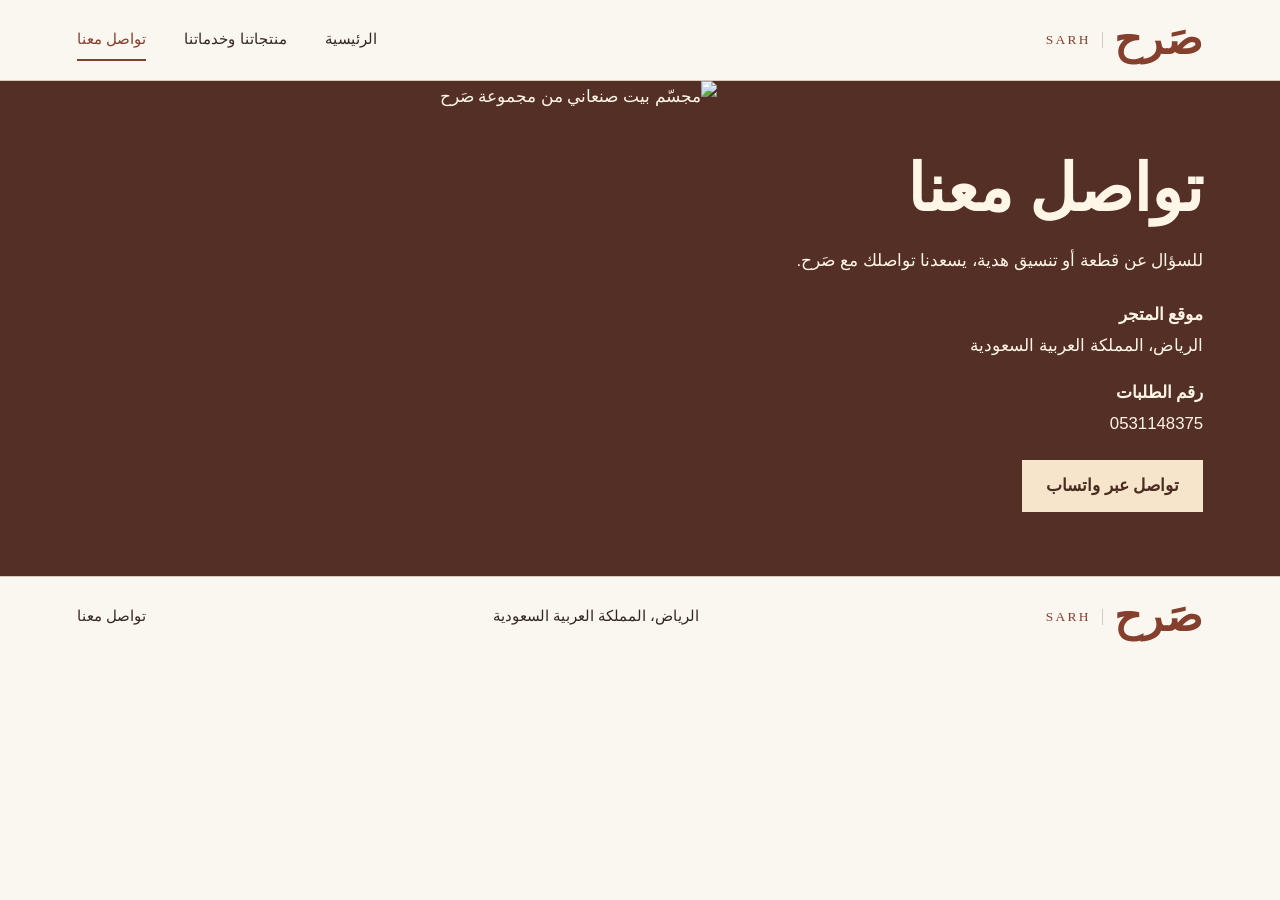
==== contact.html @ 7d95e6a8 "Add files via upload" ====
<!doctype html>
<html lang="ar" dir="rtl">
<head><meta charset="utf-8"><meta name="viewport" content="width=device-width, initial-scale=1"><title>تواصل معنا | صَرح Sarh</title><link rel="stylesheet" href="style.css"></head>
<body><header><a class="brand" href="index.html" aria-label="صَرح، الرئيسية"><strong>صَرح</strong><small lang="en">SARH</small></a><nav aria-label="التنقّل الرئيسي"><a href="index.html">الرئيسية</a> <a href="products.html">منتجاتنا وخدماتنا</a> <a href="contact.html" aria-current="page">تواصل معنا</a></nav></header>
<main><section class="hero contact"><div class="copy"><h1>تواصل معنا</h1><p>للسؤال عن قطعة أو تنسيق هدية، يسعدنا تواصلك مع صَرح.</p><dl><dt>موقع المتجر</dt><dd>الرياض، المملكة العربية السعودية</dd><dt>رقم الطلبات</dt><dd><a href="tel:+966531148375"><bdi>0531148375</bdi></a></dd></dl><a class="button" href="https://wa.me/966531148375?text=%D8%A7%D9%84%D8%B3%D9%84%D8%A7%D9%85%20%D8%B9%D9%84%D9%8A%D9%83%D9%85%D8%8C%20%D8%A3%D9%88%D8%AF%20%D8%A7%D9%84%D8%A7%D8%B3%D8%AA%D9%81%D8%B3%D8%A7%D8%B1%20%D8%B9%D9%86%20%D9%85%D9%86%D8%AA%D8%AC%D8%A7%D8%AA%20%D8%B5%D9%8E%D8%B1%D8%AD.">تواصل عبر واتساب</a></div><img src="assets/images/house.webp" alt="مجسّم بيت صنعاني من مجموعة صَرح"></section></main><footer><a class="brand" href="index.html" aria-label="صَرح، الرئيسية"><strong>صَرح</strong><small lang="en">SARH</small></a><span>الرياض، المملكة العربية السعودية</span><a href="contact.html">تواصل معنا</a></footer></body></html>
---- style.css ----
:root {--ink:#352821;--clay:#853f2d;--paper:#faf7f1;--rule:#d8cabc}
* {box-sizing:border-box}
body {margin:0;background:var(--paper);color:var(--ink);font:1.05rem/1.85 Tahoma,Arial,sans-serif}
a {color:inherit;text-decoration:none}
a:focus-visible {outline:3px solid #408d9e;outline-offset:4px}
header,footer,.sectionhead {display:flex;align-items:center;justify-content:space-between;gap:1rem}
header,footer {padding:1rem 6vw}
header {border-bottom:1px solid var(--rule)}
.brand {display:inline-flex;align-items:center;gap:.7rem;color:var(--clay)}
.brand strong {font: bold 2.7rem/1.1 'Traditional Arabic',Georgia,serif}
.brand small {border-inline-start:1px solid var(--rule);padding-inline-start:.7rem;letter-spacing:.18em;font:normal .84rem Georgia,serif;letter-spacing:.17em}
nav {display:flex;gap:clamp(.8rem,3vw,3rem);font-size:.96rem}
nav a {padding:.4rem 0;border-bottom:2px solid transparent}
nav a[aria-current],nav a:hover {color:var(--clay);border-color:var(--clay)}
.hero {display:grid;grid-template-columns:44% 56%;background:#542f25;color:#fff6e7}
.hero>img {width:100%;height:100%;min-height:28rem;object-fit:cover}
.copy {align-self:center;padding:clamp(2rem,5vw,5.5rem) 6vw}
.motif {font-size:1.25rem;color:#e2b68d}
h1,h2,h3 {font-family:'Traditional Arabic',Georgia,serif;margin:0;line-height:1.35}
h1 {font-size:clamp(3rem,5.1vw,5.8rem)}
h1 em {color:#efc79d;font-style:normal}
h2 {font-size:clamp(2.15rem,3.2vw,3.4rem)}
h3 {font-size:1.95rem}
p {margin:.8rem 0 1.4rem}
.copy p {max-width:32rem}
.button {display:inline-block;background:#f6e5ca;color:#492c22;padding:.65rem 1.5rem;font-weight:bold}
.button:hover {background:white}
.wrap {max-width:90rem;margin:auto;padding:3rem 6vw}
.sectionhead {margin-bottom:1.4rem}
.line {color:var(--clay);text-decoration:underline;text-underline-offset:.35rem}
.grid {display:grid;grid-template-columns:repeat(3,minmax(0,1fr));gap:2rem}
article img {width:100%;aspect-ratio:1.5;object-fit:cover;display:block;margin-bottom:.7rem}
article small {color:var(--clay)}
.services {border-top:1px solid var(--rule)}
dl {margin:1.3rem 0}
dt {font-weight:bold}
dd {margin:0 0 1rem}
footer {border-top:1px solid var(--rule);font-size:.92rem}
@media(max-width:700px){
 header {flex-wrap:wrap;justify-content:center;gap:.5rem 2rem}
 nav {gap:1rem}
 .hero {grid-template-columns:1fr}
 .hero>img {min-height:0;height:auto;aspect-ratio:1.6}
 .copy {padding:2rem 6vw}
 .grid {grid-template-columns:1fr;gap:2rem}
 .wrap {padding:2rem 6vw}
 footer {flex-wrap:wrap}
}
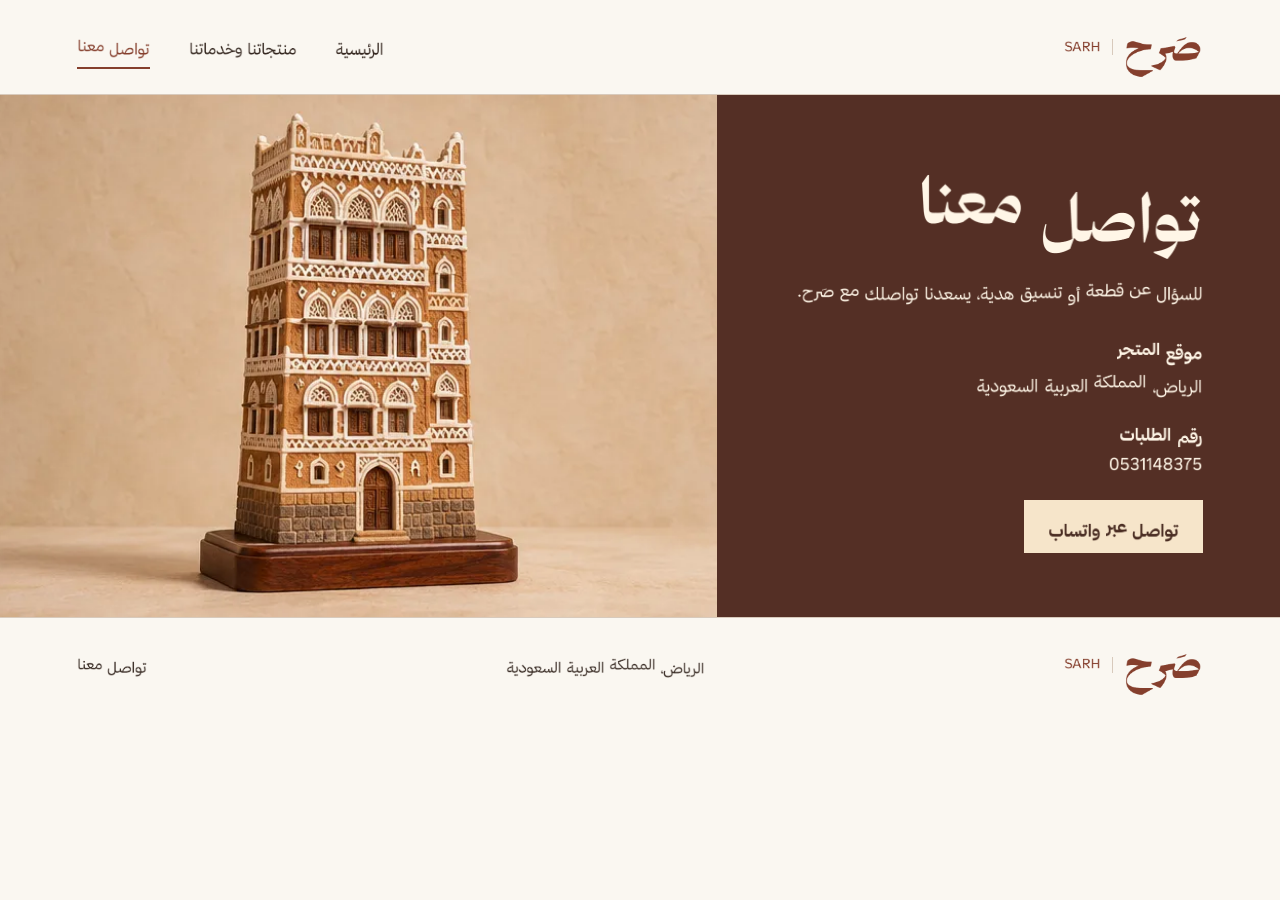
==== commit 2fb22552: "عرض نصوص صَرح بخط ثمانية على جميع الأجهزة" ====
--- a/contact.html
+++ b/contact.html
@@ -1,5 +1,5 @@
 <!doctype html>
-<html lang="ar" dir="rtl">
-<head><meta charset="utf-8"><meta name="viewport" content="width=device-width, initial-scale=1"><title>تواصل معنا | صَرح Sarh</title><link rel="stylesheet" href="style.css"></head>
-<body><header><a class="brand" href="index.html" aria-label="صَرح، الرئيسية"><strong>صَرح</strong><small lang="en">SARH</small></a><nav aria-label="التنقّل الرئيسي"><a href="index.html">الرئيسية</a> <a href="products.html">منتجاتنا وخدماتنا</a> <a href="contact.html" aria-current="page">تواصل معنا</a></nav></header>
-<main><section class="hero contact"><div class="copy"><h1>تواصل معنا</h1><p>للسؤال عن قطعة أو تنسيق هدية، يسعدنا تواصلك مع صَرح.</p><dl><dt>موقع المتجر</dt><dd>الرياض، المملكة العربية السعودية</dd><dt>رقم الطلبات</dt><dd><a href="tel:+966531148375"><bdi>0531148375</bdi></a></dd></dl><a class="button" href="https://wa.me/966531148375?text=%D8%A7%D9%84%D8%B3%D9%84%D8%A7%D9%85%20%D8%B9%D9%84%D9%8A%D9%83%D9%85%D8%8C%20%D8%A3%D9%88%D8%AF%20%D8%A7%D9%84%D8%A7%D8%B3%D8%AA%D9%81%D8%B3%D8%A7%D8%B1%20%D8%B9%D9%86%20%D9%85%D9%86%D8%AA%D8%AC%D8%A7%D8%AA%20%D8%B5%D9%8E%D8%B1%D8%AD.">تواصل عبر واتساب</a></div><img src="assets/images/house.webp" alt="مجسّم بيت صنعاني من مجموعة صَرح"></section></main><footer><a class="brand" href="index.html" aria-label="صَرح، الرئيسية"><strong>صَرح</strong><small lang="en">SARH</small></a><span>الرياض، المملكة العربية السعودية</span><a href="contact.html">تواصل معنا</a></footer></body></html>
+<html lang="ar" dir="rtl"><head><meta charset="utf-8"><meta name="viewport" content="width=device-width, initial-scale=1"><title>تواصل معنا | صَرح Sarh</title><link rel="stylesheet" href="style.css"><link rel="stylesheet" href="lettering.css"></head>
+<body><header><a class="brand" href="index.html" aria-label="صَرح، الرئيسية"><strong><span class="lettering thmanyahserifdisplay-Bold-635-64e-631-62d">صَرح</span></strong><small lang="en"><span class="lettering thmanyahsans-Regular-53-41-52-48">SARH</span></small></a><nav aria-label="التنقّل الرئيسي"><a href="index.html"><span class="lettering thmanyahsans-Regular-627-644-631-626-64a-633-64a-629">الرئيسية</span></a> <a href="products.html"><span class="lettering thmanyahsans-Regular-645-646-62a-62c-627-62a-646-627">منتجاتنا</span> <span class="lettering thmanyahsans-Regular-648-62e-62f-645-627-62a-646-627">وخدماتنا</span></a> <a href="contact.html" aria-current="page"><span class="lettering thmanyahsans-Regular-62a-648-627-635-644">تواصل</span> <span class="lettering thmanyahsans-Regular-645-639-646-627">معنا</span></a></nav></header>
+<main><section class="hero contact"><div class="copy"><h1><span class="lettering thmanyahserifdisplay-Bold-62a-648-627-635-644">تواصل</span> <span class="lettering thmanyahserifdisplay-Bold-645-639-646-627">معنا</span></h1><p><span class="lettering thmanyahsans-Regular-644-644-633-624-627-644">للسؤال</span> <span class="lettering thmanyahsans-Regular-639-646">عن</span> <span class="lettering thmanyahsans-Regular-642-637-639-629">قطعة</span> <span class="lettering thmanyahsans-Regular-623-648">أو</span> <span class="lettering thmanyahsans-Regular-62a-646-633-64a-642">تنسيق</span> <span class="lettering thmanyahsans-Regular-647-62f-64a-629-60c">هدية،</span> <span class="lettering thmanyahsans-Regular-64a-633-639-62f-646-627">يسعدنا</span> <span class="lettering thmanyahsans-Regular-62a-648-627-635-644-643">تواصلك</span> <span class="lettering thmanyahsans-Regular-645-639">مع</span> <span class="lettering thmanyahsans-Regular-635-64e-631-62d-2e">صَرح.</span></p><dl><dt><span class="lettering thmanyahsans-Bold-645-648-642-639">موقع</span> <span class="lettering thmanyahsans-Bold-627-644-645-62a-62c-631">المتجر</span></dt><dd><span class="lettering thmanyahsans-Regular-627-644-631-64a-627-636-60c">الرياض،</span> <span class="lettering thmanyahsans-Regular-627-644-645-645-644-643-629">المملكة</span> <span class="lettering thmanyahsans-Regular-627-644-639-631-628-64a-629">العربية</span> <span class="lettering thmanyahsans-Regular-627-644-633-639-648-62f-64a-629">السعودية</span></dd><dt><span class="lettering thmanyahsans-Bold-631-642-645">رقم</span> <span class="lettering thmanyahsans-Bold-627-644-637-644-628-627-62a">الطلبات</span></dt><dd><a href="tel:+966531148375"><bdi><span class="lettering thmanyahsans-Regular-30-35-33-31-31-34-38-33-37-35">0531148375</span></bdi></a></dd></dl><a class="button" href="https://wa.me/966531148375?text=%D8%A7%D9%84%D8%B3%D9%84%D8%A7%D9%85%20%D8%B9%D9%84%D9%8A%D9%83%D9%85%D8%8C%20%D8%A3%D9%88%D8%AF%20%D8%A7%D9%84%D8%A7%D8%B3%D8%AA%D9%81%D8%B3%D8%A7%D8%B1%20%D8%B9%D9%86%20%D9%85%D9%86%D8%AA%D8%AC%D8%A7%D8%AA%20%D8%B5%D9%8E%D8%B1%D8%AD."><span class="lettering thmanyahsans-Bold-62a-648-627-635-644">تواصل</span> <span class="lettering thmanyahsans-Bold-639-628-631">عبر</span> <span class="lettering thmanyahsans-Bold-648-627-62a-633-627-628">واتساب</span></a></div><img src="assets/images/house.webp" alt="مجسّم بيت صنعاني من مجموعة صَرح"></section></main><footer><a class="brand" href="index.html" aria-label="صَرح، الرئيسية"><strong><span class="lettering thmanyahserifdisplay-Bold-635-64e-631-62d">صَرح</span></strong><small lang="en"><span class="lettering thmanyahsans-Regular-53-41-52-48">SARH</span></small></a><span><span class="lettering thmanyahsans-Regular-627-644-631-64a-627-636-60c">الرياض،</span> <span class="lettering thmanyahsans-Regular-627-644-645-645-644-643-629">المملكة</span> <span class="lettering thmanyahsans-Regular-627-644-639-631-628-64a-629">العربية</span> <span class="lettering thmanyahsans-Regular-627-644-633-639-648-62f-64a-629">السعودية</span></span><a href="contact.html"><span class="lettering thmanyahsans-Regular-62a-648-627-635-644">تواصل</span> <span class="lettering thmanyahsans-Regular-645-639-646-627">معنا</span></a></footer>
+</body></html>
--- a/style.css
+++ b/style.css
@@ -1,14 +1,14 @@
 :root {--ink:#352821;--clay:#853f2d;--paper:#faf7f1;--rule:#d8cabc}
 * {box-sizing:border-box}
-body {margin:0;background:var(--paper);color:var(--ink);font:1.05rem/1.85 Tahoma,Arial,sans-serif}
+body {margin:0;background:var(--paper);color:var(--ink);font:1.05rem/1.85 "Thmanyah Sans",Tahoma,Arial,sans-serif}
 a {color:inherit;text-decoration:none}
 a:focus-visible {outline:3px solid #408d9e;outline-offset:4px}
 header,footer,.sectionhead {display:flex;align-items:center;justify-content:space-between;gap:1rem}
 header,footer {padding:1rem 6vw}
 header {border-bottom:1px solid var(--rule)}
 .brand {display:inline-flex;align-items:center;gap:.7rem;color:var(--clay)}
-.brand strong {font: bold 2.7rem/1.1 'Traditional Arabic',Georgia,serif}
-.brand small {border-inline-start:1px solid var(--rule);padding-inline-start:.7rem;letter-spacing:.18em;font:normal .84rem Georgia,serif;letter-spacing:.17em}
+.brand strong {font: bold 2.7rem/1.1 "Thmanyah Serif Display","Thmanyah Sans","Traditional Arabic",Georgia,serif}
+.brand small {border-inline-start:1px solid var(--rule);padding-inline-start:.7rem;letter-spacing:.18em;font:normal .84rem "Thmanyah Sans",Georgia,serif;letter-spacing:.17em}
 nav {display:flex;gap:clamp(.8rem,3vw,3rem);font-size:.96rem}
 nav a {padding:.4rem 0;border-bottom:2px solid transparent}
 nav a[aria-current],nav a:hover {color:var(--clay);border-color:var(--clay)}
@@ -16,7 +16,7 @@
 .hero>img {width:100%;height:100%;min-height:28rem;object-fit:cover}
 .copy {align-self:center;padding:clamp(2rem,5vw,5.5rem) 6vw}
 .motif {font-size:1.25rem;color:#e2b68d}
-h1,h2,h3 {font-family:'Traditional Arabic',Georgia,serif;margin:0;line-height:1.35}
+h1,h2,h3 {font-family:"Thmanyah Serif Display","Thmanyah Sans","Traditional Arabic",Georgia,serif;margin:0;line-height:1.35}
 h1 {font-size:clamp(3rem,5.1vw,5.8rem)}
 h1 em {color:#efc79d;font-style:normal}
 h2 {font-size:clamp(2.15rem,3.2vw,3.4rem)}
--- a/lettering.css
+++ b/lettering.css
@@ -0,0 +1,137 @@
+/* Fixed artwork from the store copy. The original text remains available to readers. */
+@supports (mask-image: linear-gradient(black,black)) {
+@media screen and (forced-colors:none), print {
+.lettering {position:relative;display:inline-block;width:var(--width);height:var(--height);vertical-align:var(--offset);line-height:1;white-space:nowrap;-webkit-text-fill-color:transparent}
+.lettering::after {content:"";position:absolute;inset:0;background:currentColor;mask:var(--ink-image) center/100% 100% no-repeat;pointer-events:none}
+}
+}
+.thmanyahserifdisplay-Bold-635-64e-631-62d{--width:1.8333333333333333em;--height:0.9848484848484849em;--offset:-0.4090909090909091em;--ink-image:url([data-uri])}
+.thmanyahsans-Regular-53-41-52-48{--width:2.7083333333333335em;--height:0.8055555555555556em;--offset:-0.05555555555555555em;--ink-image:url([data-uri])}
+.thmanyahsans-Regular-627-644-631-626-64a-633-64a-629{--width:3.2083333333333335em;--height:1.0694444444444444em;--offset:-0.2777777777777778em;--ink-image:url([data-uri])}
+.thmanyahsans-Regular-645-646-62a-62c-627-62a-646-627{--width:3.236111111111111em;--height:1.0833333333333333em;--offset:-0.2916666666666667em;--ink-image:url([data-uri])}
+.thmanyahsans-Regular-648-62e-62f-645-627-62a-646-627{--width:3.513888888888889em;--height:1.0416666666666667em;--offset:-0.25em;--ink-image:url([data-uri])}
+.thmanyahsans-Regular-62a-648-627-635-644{--width:2.7083333333333335em;--height:1.0833333333333333em;--offset:-0.2916666666666667em;--ink-image:url([data-uri])}
+.thmanyahsans-Regular-645-639-646-627{--width:1.8055555555555556em;--height:0.8472222222222222em;--offset:-0.05555555555555555em;--ink-image:url([data-uri])}
+.thmanyahserifdisplay-Bold-645-639-627-644-645{--width:2.227272727272727em;--height:1.106060606060606em;--offset:-0.32575757575757575em;--ink-image:url([data-uri])}
+.thmanyahserifdisplay-Bold-64a-645-646-64a-629{--width:2.022727272727273em;--height:1.0757575757575757em;--offset:-0.2727272727272727em;--ink-image:url([data-uri])}
+.thmanyahserifdisplay-Bold-628-62d-62c-645{--width:2.2803030303030303em;--height:0.8106060606060606em;--offset:-0.32575757575757575em;--ink-image:url([data-uri])}
+.thmanyahserifdisplay-Bold-627-644-647-62f-64a-629{--width:2.257575757575758em;--height:1.0757575757575757em;--offset:-0.2727272727272727em;--ink-image:url([data-uri])}
+.thmanyahsans-Regular-645-646{--width:1.3611111111111112em;--height:0.7777777777777778em;--offset:-0.2777777777777778em;--ink-image:url([data-uri])}
+.thmanyahsans-Regular-628-64a-648-62a{--width:2.0833333333333335em;--height:0.8333333333333334em;--offset:-0.2916666666666667em;--ink-image:url([data-uri])}
+.thmanyahsans-Regular-635-646-639-627-621{--width:2.625em;--height:0.875em;--offset:-0.08333333333333333em;--ink-image:url([data-uri])}
+.thmanyahsans-Regular-625-644-649{--width:1.0694444444444444em;--height:1.1111111111111112em;--offset:-0.3194444444444444em;--ink-image:url([data-uri])}
+.thmanyahsans-Regular-623-628-631-627-62c{--width:1.7916666666666667em;--height:1.3055555555555556em;--offset:-0.3611111111111111em;--ink-image:url([data-uri])}
+.thmanyahsans-Regular-634-628-627-645-60c{--width:2.25em;--height:1.1388888888888888em;--offset:-0.3472222222222222em;--ink-image:url([data-uri])}
+.thmanyahsans-Regular-627-643-62a-634-641{--width:3em;--height:0.8611111111111112em;--offset:-0.06944444444444445em;--ink-image:url([data-uri])}
+.thmanyahsans-Regular-645-62c-633-651-645-627-62a{--width:3.9166666666666665em;--height:1.0833333333333333em;--offset:-0.2916666666666667em;--ink-image:url([data-uri])}
+.thmanyahsans-Regular-648-642-637-639-64b-627{--width:2.513888888888889em;--height:1.1111111111111112em;--offset:-0.25em;--ink-image:url([data-uri])}
+.thmanyahsans-Regular-62d-631-641-64a-629{--width:2.361111111111111em;--height:1.1527777777777777em;--offset:-0.2777777777777778em;--ink-image:url([data-uri])}
+.thmanyahsans-Regular-62a-62d-645-644{--width:2.361111111111111em;--height:1em;--offset:-0.20833333333333334em;--ink-image:url([data-uri])}
+.thmanyahsans-Regular-62a-641-627-635-64a-644{--width:3.0972222222222223em;--height:1.0694444444444444em;--offset:-0.2777777777777778em;--ink-image:url([data-uri])}
+.thmanyahsans-Regular-627-644-64a-645-646{--width:2.2777777777777777em;--height:1.0694444444444444em;--offset:-0.2777777777777778em;--ink-image:url([data-uri])}
+.thmanyahsans-Regular-628-64a-62a-643-2e{--width:2.3194444444444446em;--height:1.0833333333333333em;--offset:-0.2916666666666667em;--ink-image:url([data-uri])}
+.thmanyahsans-Bold-627-633-62a-639-631-636{--width:3.75em;--height:1.1111111111111112em;--offset:-0.3055555555555556em;--ink-image:url([data-uri])}
+.thmanyahsans-Bold-627-644-645-62c-633-651-645-627-62a{--width:4.611111111111111em;--height:1.125em;--offset:-0.3194444444444444em;--ink-image:url([data-uri])}
+.thmanyahserifdisplay-Bold-645-62c-645-648-639-629{--width:3.303030303030303em;--height:1.0984848484848484em;--offset:-0.29545454545454547em;--ink-image:url([data-uri])}
+.thmanyahserifdisplay-Bold-627-644-645-639-627-644-645{--width:2.772727272727273em;--height:1.106060606060606em;--offset:-0.32575757575757575em;--ink-image:url([data-uri])}
+.thmanyahsans-Regular-62c-645-64a-639{--width:2.263888888888889em;--height:0.8472222222222222em;--offset:-0.375em;--ink-image:url([data-uri])}
+.thmanyahsans-Regular-627-644-645-646-62a-62c-627-62a{--width:3.763888888888889em;--height:1.0833333333333333em;--offset:-0.2916666666666667em;--ink-image:url([data-uri])}
+.thmanyahserifdisplay-Bold-645-62c-633-651-645{--width:2.628787878787879em;--height:0.9242424242424242em;--offset:-0.32575757575757575em;--ink-image:url([data-uri])}
+.thmanyahserifdisplay-Bold-628-627-628{--width:1.378787878787879em;--height:1.0833333333333333em;--offset:-0.30303030303030304em;--ink-image:url([data-uri])}
+.thmanyahserifdisplay-Bold-627-644-64a-645-646{--width:2.0984848484848486em;--height:1.053030303030303em;--offset:-0.2727272727272727em;--ink-image:url([data-uri])}
+.thmanyahserifdisplay-Bold-628-64a-62a{--width:1.5681818181818181em;--height:0.8484848484848485em;--offset:-0.29545454545454547em;--ink-image:url([data-uri])}
+.thmanyahserifdisplay-Bold-635-646-639-627-646-64a{--width:2.6363636363636362em;--height:1.2727272727272727em;--offset:-0.49242424242424243em;--ink-image:url([data-uri])}
+.thmanyahsans-Regular-62d-636-631-645-648-62a{--width:3.7916666666666665em;--height:0.9027777777777778em;--offset:-0.2916666666666667em;--ink-image:url([data-uri])}
+.thmanyahserifdisplay-Bold-623-628-631-627-62c{--width:1.7803030303030303em;--height:1.356060606060606em;--offset:-0.36363636363636365em;--ink-image:url([data-uri])}
+.thmanyahserifdisplay-Bold-634-628-627-645{--width:1.946969696969697em;--height:1.1742424242424243em;--offset:-0.3939393939393939em;--ink-image:url([data-uri])}
+.thmanyahsans-Regular-627-644-631-64a-627-636-60c{--width:3.0555555555555554em;--height:1.1111111111111112em;--offset:-0.3194444444444444em;--ink-image:url([data-uri])}
+.thmanyahsans-Regular-627-644-645-645-644-643-629{--width:3.2083333333333335em;--height:0.8472222222222222em;--offset:-0.041666666666666664em;--ink-image:url([data-uri])}
+.thmanyahsans-Regular-627-644-639-631-628-64a-629{--width:2.6666666666666665em;--height:1.0833333333333333em;--offset:-0.2916666666666667em;--ink-image:url([data-uri])}
+.thmanyahsans-Regular-627-644-633-639-648-62f-64a-629{--width:3.763888888888889em;--height:1.0833333333333333em;--offset:-0.2916666666666667em;--ink-image:url([data-uri])}
+.thmanyahserifdisplay-Bold-645-646-62a-62c-627-62a-646-627{--width:2.962121212121212em;--height:1.0757575757575757em;--offset:-0.29545454545454547em;--ink-image:url([data-uri])}
+.thmanyahserifdisplay-Bold-648-62e-62f-645-627-62a-646-627{--width:3.234848484848485em;--height:1.0378787878787878em;--offset:-0.25757575757575757em;--ink-image:url([data-uri])}
+.thmanyahsans-Regular-627-62e-62a-631{--width:1.5555555555555556em;--height:1.0277777777777777em;--offset:-0.2361111111111111em;--ink-image:url([data-uri])}
+.thmanyahsans-Regular-627-644-645-62c-633-651-645{--width:3.4444444444444446em;--height:1.1111111111111112em;--offset:-0.3194444444444444em;--ink-image:url([data-uri])}
+.thmanyahsans-Regular-627-644-630-64a{--width:1.9583333333333333em;--height:1.2638888888888888em;--offset:-0.4444444444444444em;--ink-image:url([data-uri])}
+.thmanyahsans-Regular-64a-639-62c-628-643{--width:2.888888888888889em;--height:1.0833333333333333em;--offset:-0.2916666666666667em;--ink-image:url([data-uri])}
+.thmanyahsans-Regular-648-627-633-62a-641-633-631{--width:3.4305555555555554em;--height:1.0555555555555556em;--offset:-0.2638888888888889em;--ink-image:url([data-uri])}
+.thmanyahsans-Regular-639-646{--width:1.3333333333333333em;--height:0.7777777777777778em;--offset:-0.2777777777777778em;--ink-image:url([data-uri])}
+.thmanyahsans-Regular-633-639-631-647{--width:2.236111111111111em;--height:0.75em;--offset:-0.2777777777777778em;--ink-image:url([data-uri])}
+.thmanyahsans-Regular-648-62a-641-627-635-64a-644{--width:3.5555555555555554em;--height:1.0694444444444444em;--offset:-0.2777777777777778em;--ink-image:url([data-uri])}
+.thmanyahsans-Regular-637-644-628-647{--width:1.9722222222222223em;--height:1.0833333333333333em;--offset:-0.2916666666666667em;--ink-image:url([data-uri])}
+.thmanyahsans-Regular-639-628-631{--width:1.2083333333333333em;--height:0.7916666666666666em;--offset:-0.2916666666666667em;--ink-image:url([data-uri])}
+.thmanyahsans-Regular-648-627-62a-633-627-628-2e{--width:3.3333333333333335em;--height:1.0833333333333333em;--offset:-0.2916666666666667em;--ink-image:url([data-uri])}
+.thmanyahsans-Regular-64a-62d-64a-637{--width:2.2916666666666665em;--height:1.0694444444444444em;--offset:-0.2777777777777778em;--ink-image:url([data-uri])}
+.thmanyahsans-Regular-628-631-62c-627-646{--width:2.2083333333333335em;--height:1.0833333333333333em;--offset:-0.2916666666666667em;--ink-image:url([data-uri])}
+.thmanyahsans-Regular-628-628-648-627-628-629{--width:2.25em;--height:1.0833333333333333em;--offset:-0.2916666666666667em;--ink-image:url([data-uri])}
+.thmanyahsans-Regular-645-642-648-651-633-629-60c{--width:3.1666666666666665em;--height:1.0833333333333333em;--offset:-0.2916666666666667em;--ink-image:url([data-uri])}
+.thmanyahsans-Regular-641-64a{--width:0.8333333333333334em;--height:1.4305555555555556em;--offset:-0.5em;--ink-image:url([data-uri])}
+.thmanyahsans-Regular-642-637-639-629{--width:2.3333333333333335em;--height:0.9027777777777778em;--offset:-0.041666666666666664em;--ink-image:url([data-uri])}
+.thmanyahsans-Regular-62a-633-62a-639-64a-62f{--width:3.0277777777777777em;--height:0.9861111111111112em;--offset:-0.2777777777777778em;--ink-image:url([data-uri])}
+.thmanyahsans-Regular-647-64a-626-629{--width:1.9305555555555556em;--height:1.0694444444444444em;--offset:-0.2777777777777778em;--ink-image:url([data-uri])}
+.thmanyahsans-Regular-627-644-645-62f-62e-644{--width:3.138888888888889em;--height:1em;--offset:-0.20833333333333334em;--ink-image:url([data-uri])}
+.thmanyahsans-Regular-627-644-62a-627-631-64a-62e-64a{--width:2.9166666666666665em;--height:1.2916666666666667em;--offset:-0.5em;--ink-image:url([data-uri])}
+.thmanyahsans-Regular-644-635-646-639-627-621{--width:2.888888888888889em;--height:0.875em;--offset:-0.08333333333333333em;--ink-image:url([data-uri])}
+.thmanyahsans-Regular-627-644-642-62f-64a-645-629-2e{--width:3.4444444444444446em;--height:1.0694444444444444em;--offset:-0.2777777777777778em;--ink-image:url([data-uri])}
+.thmanyahsans-Regular-627-637-644-628{--width:2.25em;--height:1.0972222222222223em;--offset:-0.3055555555555556em;--ink-image:url([data-uri])}
+.thmanyahsans-Regular-648-627-62a-633-627-628{--width:3.013888888888889em;--height:1.0833333333333333em;--offset:-0.2916666666666667em;--ink-image:url([data-uri])}
+.thmanyahsans-Regular-62a-644-62a-641{--width:2.013888888888889em;--height:0.8611111111111112em;--offset:-0.06944444444444445em;--ink-image:url([data-uri])}
+.thmanyahsans-Regular-627-644-632-62e-627-631-641{--width:2.9027777777777777em;--height:1.1527777777777777em;--offset:-0.2777777777777778em;--ink-image:url([data-uri])}
+.thmanyahsans-Regular-627-644-628-64a-636-627-621{--width:2.9305555555555554em;--height:1.0833333333333333em;--offset:-0.2916666666666667em;--ink-image:url([data-uri])}
+.thmanyahsans-Regular-62d-648-644{--width:1.8194444444444444em;--height:1.0833333333333333em;--offset:-0.2916666666666667em;--ink-image:url([data-uri])}
+.thmanyahsans-Regular-627-644-646-648-627-641-630{--width:2.7083333333333335em;--height:1.1666666666666667em;--offset:-0.2916666666666667em;--ink-image:url([data-uri]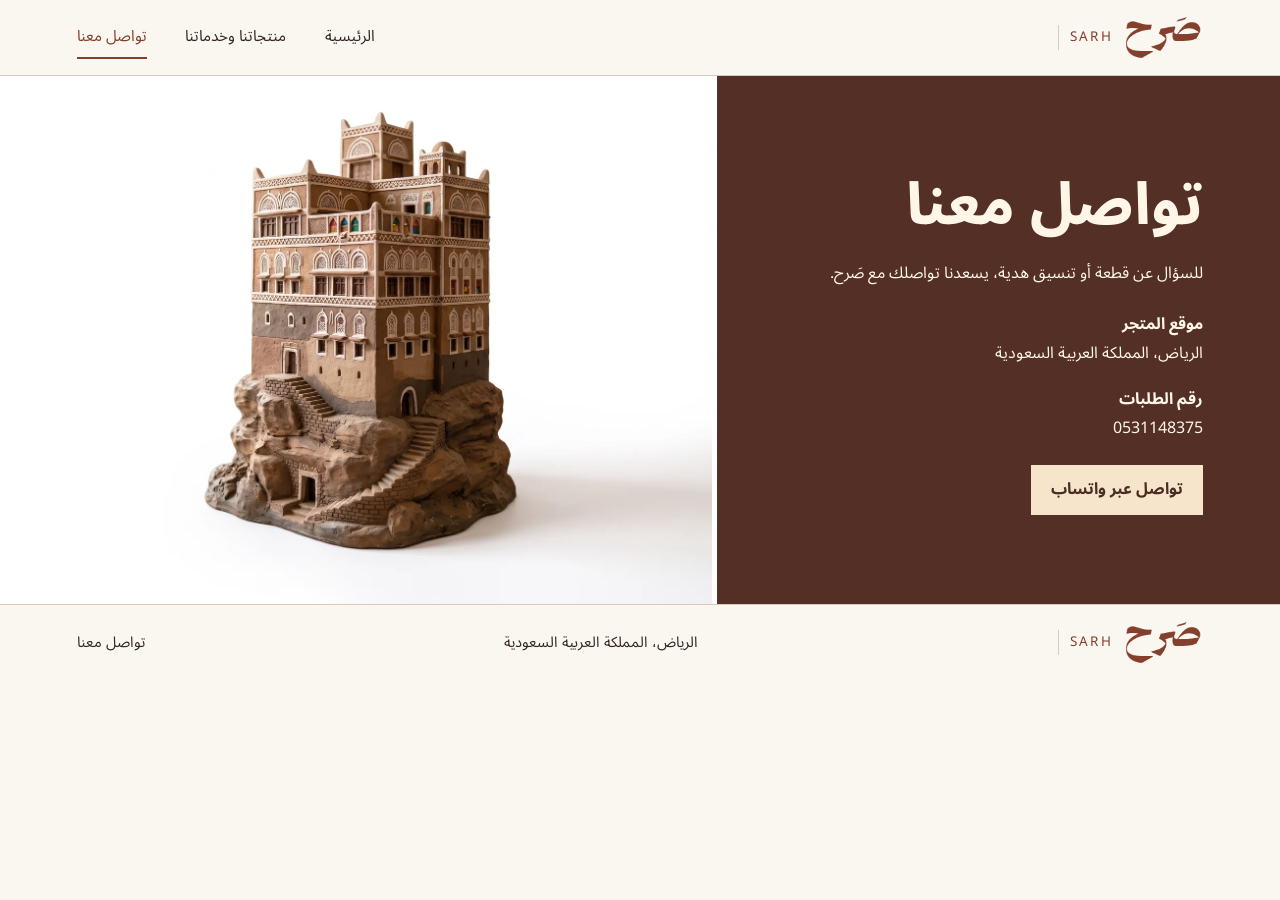
==== commit d61273ab: "استبدال المجموعة وتحسين عرض الخط العربي" ====
--- a/contact.html
+++ b/contact.html
@@ -1,5 +1,31 @@
-<!doctype html>
-<html lang="ar" dir="rtl"><head><meta charset="utf-8"><meta name="viewport" content="width=device-width, initial-scale=1"><title>تواصل معنا | صَرح Sarh</title><link rel="stylesheet" href="style.css"><link rel="stylesheet" href="lettering.css"></head>
-<body><header><a class="brand" href="index.html" aria-label="صَرح، الرئيسية"><strong><span class="lettering thmanyahserifdisplay-Bold-635-64e-631-62d">صَرح</span></strong><small lang="en"><span class="lettering thmanyahsans-Regular-53-41-52-48">SARH</span></small></a><nav aria-label="التنقّل الرئيسي"><a href="index.html"><span class="lettering thmanyahsans-Regular-627-644-631-626-64a-633-64a-629">الرئيسية</span></a> <a href="products.html"><span class="lettering thmanyahsans-Regular-645-646-62a-62c-627-62a-646-627">منتجاتنا</span> <span class="lettering thmanyahsans-Regular-648-62e-62f-645-627-62a-646-627">وخدماتنا</span></a> <a href="contact.html" aria-current="page"><span class="lettering thmanyahsans-Regular-62a-648-627-635-644">تواصل</span> <span class="lettering thmanyahsans-Regular-645-639-646-627">معنا</span></a></nav></header>
-<main><section class="hero contact"><div class="copy"><h1><span class="lettering thmanyahserifdisplay-Bold-62a-648-627-635-644">تواصل</span> <span class="lettering thmanyahserifdisplay-Bold-645-639-646-627">معنا</span></h1><p><span class="lettering thmanyahsans-Regular-644-644-633-624-627-644">للسؤال</span> <span class="lettering thmanyahsans-Regular-639-646">عن</span> <span class="lettering thmanyahsans-Regular-642-637-639-629">قطعة</span> <span class="lettering thmanyahsans-Regular-623-648">أو</span> <span class="lettering thmanyahsans-Regular-62a-646-633-64a-642">تنسيق</span> <span class="lettering thmanyahsans-Regular-647-62f-64a-629-60c">هدية،</span> <span class="lettering thmanyahsans-Regular-64a-633-639-62f-646-627">يسعدنا</span> <span class="lettering thmanyahsans-Regular-62a-648-627-635-644-643">تواصلك</span> <span class="lettering thmanyahsans-Regular-645-639">مع</span> <span class="lettering thmanyahsans-Regular-635-64e-631-62d-2e">صَرح.</span></p><dl><dt><span class="lettering thmanyahsans-Bold-645-648-642-639">موقع</span> <span class="lettering thmanyahsans-Bold-627-644-645-62a-62c-631">المتجر</span></dt><dd><span class="lettering thmanyahsans-Regular-627-644-631-64a-627-636-60c">الرياض،</span> <span class="lettering thmanyahsans-Regular-627-644-645-645-644-643-629">المملكة</span> <span class="lettering thmanyahsans-Regular-627-644-639-631-628-64a-629">العربية</span> <span class="lettering thmanyahsans-Regular-627-644-633-639-648-62f-64a-629">السعودية</span></dd><dt><span class="lettering thmanyahsans-Bold-631-642-645">رقم</span> <span class="lettering thmanyahsans-Bold-627-644-637-644-628-627-62a">الطلبات</span></dt><dd><a href="tel:+966531148375"><bdi><span class="lettering thmanyahsans-Regular-30-35-33-31-31-34-38-33-37-35">0531148375</span></bdi></a></dd></dl><a class="button" href="https://wa.me/966531148375?text=%D8%A7%D9%84%D8%B3%D9%84%D8%A7%D9%85%20%D8%B9%D9%84%D9%8A%D9%83%D9%85%D8%8C%20%D8%A3%D9%88%D8%AF%20%D8%A7%D9%84%D8%A7%D8%B3%D8%AA%D9%81%D8%B3%D8%A7%D8%B1%20%D8%B9%D9%86%20%D9%85%D9%86%D8%AA%D8%AC%D8%A7%D8%AA%20%D8%B5%D9%8E%D8%B1%D8%AD."><span class="lettering thmanyahsans-Bold-62a-648-627-635-644">تواصل</span> <span class="lettering thmanyahsans-Bold-639-628-631">عبر</span> <span class="lettering thmanyahsans-Bold-648-627-62a-633-627-628">واتساب</span></a></div><img src="assets/images/house.webp" alt="مجسّم بيت صنعاني من مجموعة صَرح"></section></main><footer><a class="brand" href="index.html" aria-label="صَرح، الرئيسية"><strong><span class="lettering thmanyahserifdisplay-Bold-635-64e-631-62d">صَرح</span></strong><small lang="en"><span class="lettering thmanyahsans-Regular-53-41-52-48">SARH</span></small></a><span><span class="lettering thmanyahsans-Regular-627-644-631-64a-627-636-60c">الرياض،</span> <span class="lettering thmanyahsans-Regular-627-644-645-645-644-643-629">المملكة</span> <span class="lettering thmanyahsans-Regular-627-644-639-631-628-64a-629">العربية</span> <span class="lettering thmanyahsans-Regular-627-644-633-639-648-62f-64a-629">السعودية</span></span><a href="contact.html"><span class="lettering thmanyahsans-Regular-62a-648-627-635-644">تواصل</span> <span class="lettering thmanyahsans-Regular-645-639-646-627">معنا</span></a></footer>
-</body></html>+<!doctype html>
+<html lang="ar" dir="rtl">
+<head>
+  <meta charset="utf-8">
+  <meta name="viewport" content="width=device-width, initial-scale=1">
+  <title>تواصل معنا | صَرح Sarh</title>
+  <link rel="stylesheet" href="https://fonts.googleapis.com/css2?family=Noto+Sans+Arabic:wght@400..800&amp;display=swap">
+  <link rel="stylesheet" href="style.css">
+  <link rel="stylesheet" href="brand.css">
+</head>
+<body>
+  <header><a class="brand" href="index.html" aria-label="صَرح، الرئيسية"><strong>صَرح</strong><small lang="en" dir="ltr">SARH</small></a><nav aria-label="التنقّل الرئيسي"><a href="index.html">الرئيسية</a>
+<a href="products.html">منتجاتنا وخدماتنا</a>
+<a href="contact.html" aria-current="page">تواصل معنا</a></nav></header>
+  <main>
+  <section class="hero contact">
+  <div class="copy">
+    <h1>تواصل معنا</h1>
+    <p>للسؤال عن قطعة أو تنسيق هدية، يسعدنا تواصلك مع صَرح.</p>
+    <dl>
+      <dt>موقع المتجر</dt><dd>الرياض، المملكة العربية السعودية</dd>
+      <dt>رقم الطلبات</dt><dd><a href="tel:+966531148375"><bdi>0531148375</bdi></a></dd>
+    </dl>
+    <a class="button" href="https://wa.me/966531148375?text=%D8%A7%D9%84%D8%B3%D9%84%D8%A7%D9%85%20%D8%B9%D9%84%D9%8A%D9%83%D9%85%D8%8C%20%D8%A3%D9%88%D8%AF%20%D8%A7%D9%84%D8%A7%D8%B3%D8%AA%D9%81%D8%B3%D8%A7%D8%B1%20%D8%B9%D9%86%20%D9%85%D9%86%D8%AA%D8%AC%D8%A7%D8%AA%20%D8%B5%D9%8E%D8%B1%D8%AD.">تواصل عبر واتساب</a>
+  </div>
+  <div class="hero-image"><img src="assets/images/dar-al-hajar.webp" alt="مجسّم دار الحجر" decoding="async"></div>
+</section>
+  </main>
+  <footer><a class="brand" href="index.html" aria-label="صَرح، الرئيسية"><strong>صَرح</strong><small lang="en" dir="ltr">SARH</small></a><span>الرياض، المملكة العربية السعودية</span><a href="contact.html">تواصل معنا</a></footer>
+</body>
+</html>
--- a/style.css
+++ b/style.css
@@ -1,48 +1,85 @@
-:root {--ink:#352821;--clay:#853f2d;--paper:#faf7f1;--rule:#d8cabc}
-* {box-sizing:border-box}
-body {margin:0;background:var(--paper);color:var(--ink);font:1.05rem/1.85 "Thmanyah Sans",Tahoma,Arial,sans-serif}
-a {color:inherit;text-decoration:none}
-a:focus-visible {outline:3px solid #408d9e;outline-offset:4px}
-header,footer,.sectionhead {display:flex;align-items:center;justify-content:space-between;gap:1rem}
-header,footer {padding:1rem 6vw}
-header {border-bottom:1px solid var(--rule)}
-.brand {display:inline-flex;align-items:center;gap:.7rem;color:var(--clay)}
-.brand strong {font: bold 2.7rem/1.1 "Thmanyah Serif Display","Thmanyah Sans","Traditional Arabic",Georgia,serif}
-.brand small {border-inline-start:1px solid var(--rule);padding-inline-start:.7rem;letter-spacing:.18em;font:normal .84rem "Thmanyah Sans",Georgia,serif;letter-spacing:.17em}
-nav {display:flex;gap:clamp(.8rem,3vw,3rem);font-size:.96rem}
-nav a {padding:.4rem 0;border-bottom:2px solid transparent}
-nav a[aria-current],nav a:hover {color:var(--clay);border-color:var(--clay)}
-.hero {display:grid;grid-template-columns:44% 56%;background:#542f25;color:#fff6e7}
-.hero>img {width:100%;height:100%;min-height:28rem;object-fit:cover}
-.copy {align-self:center;padding:clamp(2rem,5vw,5.5rem) 6vw}
-.motif {font-size:1.25rem;color:#e2b68d}
-h1,h2,h3 {font-family:"Thmanyah Serif Display","Thmanyah Sans","Traditional Arabic",Georgia,serif;margin:0;line-height:1.35}
-h1 {font-size:clamp(3rem,5.1vw,5.8rem)}
-h1 em {color:#efc79d;font-style:normal}
-h2 {font-size:clamp(2.15rem,3.2vw,3.4rem)}
-h3 {font-size:1.95rem}
-p {margin:.8rem 0 1.4rem}
-.copy p {max-width:32rem}
-.button {display:inline-block;background:#f6e5ca;color:#492c22;padding:.65rem 1.5rem;font-weight:bold}
-.button:hover {background:white}
-.wrap {max-width:90rem;margin:auto;padding:3rem 6vw}
-.sectionhead {margin-bottom:1.4rem}
-.line {color:var(--clay);text-decoration:underline;text-underline-offset:.35rem}
-.grid {display:grid;grid-template-columns:repeat(3,minmax(0,1fr));gap:2rem}
-article img {width:100%;aspect-ratio:1.5;object-fit:cover;display:block;margin-bottom:.7rem}
-article small {color:var(--clay)}
-.services {border-top:1px solid var(--rule)}
-dl {margin:1.3rem 0}
-dt {font-weight:bold}
-dd {margin:0 0 1rem}
-footer {border-top:1px solid var(--rule);font-size:.92rem}
-@media(max-width:700px){
- header {flex-wrap:wrap;justify-content:center;gap:.5rem 2rem}
- nav {gap:1rem}
- .hero {grid-template-columns:1fr}
- .hero>img {min-height:0;height:auto;aspect-ratio:1.6}
- .copy {padding:2rem 6vw}
- .grid {grid-template-columns:1fr;gap:2rem}
- .wrap {padding:2rem 6vw}
- footer {flex-wrap:wrap}
+:root {
+  --ink: #352821;
+  --clay: #853f2d;
+  --paper: #faf7f1;
+  --rule: #d8cabc;
 }
+
+* { box-sizing: border-box; }
+body {
+  margin: 0;
+  background: var(--paper);
+  color: var(--ink);
+  font: 1rem/1.85 "Thmanyah Sans", "Noto Sans Arabic", Tahoma, Arial, sans-serif;
+}
+a { color: inherit; text-decoration: none; }
+a:focus-visible { outline: 3px solid #408d9e; outline-offset: 4px; }
+header, footer, .sectionhead {
+  display: flex;
+  align-items: center;
+  justify-content: space-between;
+  flex-wrap: wrap;
+  gap: .75rem 1.5rem;
+}
+header, footer { padding: 1rem 6vw; }
+header { border-bottom: 1px solid var(--rule); }
+.brand { display: inline-flex; align-items: center; gap: .7rem; color: var(--clay); }
+.brand strong { font-size: 2.7rem; line-height: 1.1; }
+.brand small {
+  border-inline-start: 1px solid var(--rule);
+  padding-inline-start: .7rem;
+  font-size: .84rem;
+  letter-spacing: .17em;
+}
+nav { display: flex; flex-wrap: wrap; justify-content: center; gap: .4rem clamp(.8rem, 3vw, 3rem); font-size: .96rem; }
+nav a { padding: .4rem 0; border-bottom: 2px solid transparent; }
+nav a[aria-current], nav a:hover { color: var(--clay); border-color: var(--clay); }
+.hero { display: grid; grid-template-columns: 44% 56%; background: #542f25; color: #fff6e7; }
+.hero-image {
+  display: grid;
+  place-items: center;
+  align-content: center;
+  min-width: 0;
+  background: #fff;
+}
+.hero-image img { display: block; width: 100%; max-height: 33rem; object-fit: contain; }
+.copy { align-self: center; padding: clamp(2rem, 5vw, 5.5rem) 6vw; }
+h1, h2, h3 { margin: 0; line-height: 1.45; }
+h1 { font-size: clamp(2.25rem, 4.5vw, 4.65rem); font-weight: 800; }
+h1 em { color: #efc79d; font-style: normal; }
+h2 { font-size: clamp(1.6rem, 2.5vw, 2.55rem); }
+h3 { font-size: clamp(1.2rem, 1.7vw, 1.6rem); }
+p { margin: .65rem 0 1.2rem; }
+.copy p { max-width: 32rem; }
+.button { display: inline-block; background: #f6e5ca; color: #492c22; padding: .65rem 1.25rem; font-weight: 700; }
+.button:hover { background: white; }
+.wrap { max-width: 90rem; margin: auto; padding: 3rem 6vw; }
+.sectionhead, .catalog-heading { margin-bottom: 1rem; }
+.grid + .catalog-heading { margin-top: 2.75rem; }
+.line { color: var(--clay); text-decoration: underline; text-underline-offset: .24em; }
+.grid { display: grid; grid-template-columns: repeat(3, minmax(0, 1fr)); gap: clamp(1rem, 2.5vw, 2rem); }
+article { display: flex; flex-direction: column; min-width: 0; background: #fff; border: 1px solid var(--rule); }
+article:target { outline: 2px solid var(--clay); outline-offset: 3px; }
+.product-image { aspect-ratio: 4 / 3; display: block; min-width: 0; background: #fff; }
+.product-image img { display: block; width: 100%; height: 100%; object-fit: contain; }
+.product-copy { padding: .95rem 1.1rem 1.15rem; border-top: 1px solid var(--rule); }
+.place { margin: 0 0 .25rem; color: var(--clay); font-size: .92rem; }
+.exhibit { color: var(--clay); font-size: .95rem; }
+.services { border-top: 1px solid var(--rule); }
+dl { margin: 1.3rem 0; }
+dt { font-weight: 700; }
+dd { margin: 0 0 1rem; }
+footer { border-top: 1px solid var(--rule); font-size: .92rem; }
+
+@media (max-width: 850px) {
+  .grid { grid-template-columns: repeat(2, minmax(0, 1fr)); }
+}
+@media (max-width: 700px) {
+  header { justify-content: center; }
+  .hero { grid-template-columns: 1fr; }
+  .hero-image img { max-height: 23rem; }
+  .copy, .wrap { padding: 2rem 6vw; }
+}
+@media (max-width: 520px) {
+  .grid { grid-template-columns: 1fr; }
+}
--- a/brand.css
+++ b/brand.css
@@ -0,0 +1,7 @@
+
+@media screen and (forced-colors: none) {
+  @supports (mask-image: linear-gradient(black, black)) {
+    .brand strong { position:relative; display:inline-block; width:var(--width); height:var(--height); white-space:nowrap; -webkit-text-fill-color:transparent;--width:1.8333333333333333em;--height:0.9848484848484849em;--offset:-0.4090909090909091em;--ink-image:url([data-uri])}
+    .brand strong::after {content:""; position:absolute; inset:0; background:currentColor; mask:var(--ink-image) center / 100% 100% no-repeat; pointer-events:none}
+  }
+}
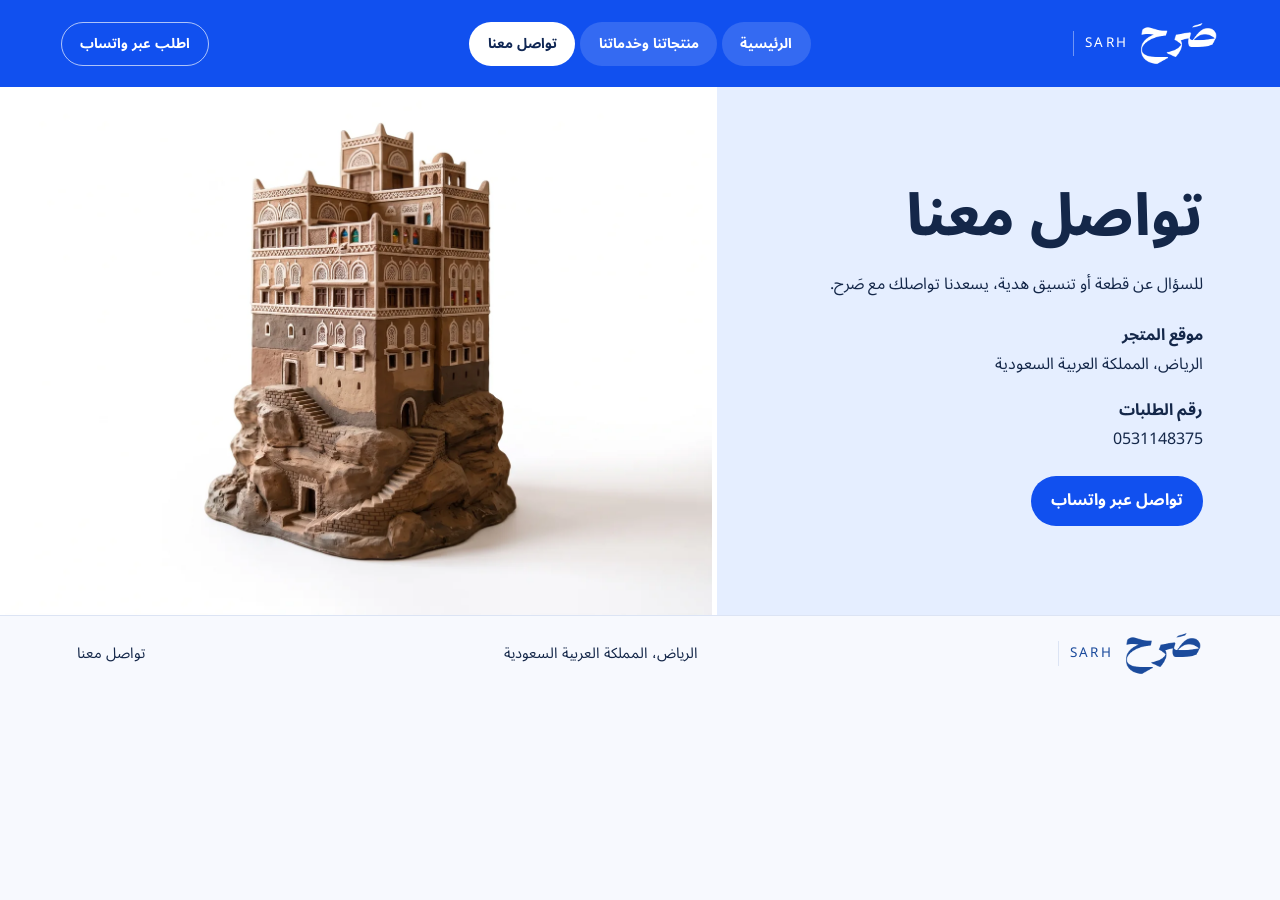
==== commit 9cecc5bd: "تجديد واجهة صَرح وإضافة معرض متحرك" ====
--- a/contact.html
+++ b/contact.html
@@ -7,11 +7,19 @@
   <link rel="stylesheet" href="https://fonts.googleapis.com/css2?family=Noto+Sans+Arabic:wght@400..800&amp;display=swap">
   <link rel="stylesheet" href="style.css">
   <link rel="stylesheet" href="brand.css">
+  <script src="site.js" defer></script>
 </head>
 <body>
-  <header><a class="brand" href="index.html" aria-label="صَرح، الرئيسية"><strong>صَرح</strong><small lang="en" dir="ltr">SARH</small></a><nav aria-label="التنقّل الرئيسي"><a href="index.html">الرئيسية</a>
+  <header class="site-header">
+    <a class="brand" href="index.html" aria-label="صَرح، الرئيسية"><strong>صَرح</strong><small lang="en" dir="ltr">SARH</small></a>
+    <button class="menu-toggle" type="button" aria-label="قائمة التنقّل" aria-expanded="false" aria-controls="site-nav">
+      <span></span><span></span><span></span>
+    </button>
+    <nav id="site-nav" aria-label="التنقّل الرئيسي"><a href="index.html">الرئيسية</a>
 <a href="products.html">منتجاتنا وخدماتنا</a>
-<a href="contact.html" aria-current="page">تواصل معنا</a></nav></header>
+<a href="contact.html" aria-current="page">تواصل معنا</a></nav>
+    <a class="header-order" href="https://wa.me/966531148375">اطلب عبر واتساب</a>
+  </header>
   <main>
   <section class="hero contact">
   <div class="copy">
--- a/style.css
+++ b/style.css
@@ -1,8 +1,8 @@
 :root {
-  --ink: #352821;
-  --clay: #853f2d;
-  --paper: #faf7f1;
-  --rule: #d8cabc;
+  --ink: #142749;
+  --accent: #1b4b9c;
+  --paper: #f7f9fe;
+  --rule: #dce4f4;
 }
 
 * { box-sizing: border-box; }
@@ -23,7 +23,7 @@
 }
 header, footer { padding: 1rem 6vw; }
 header { border-bottom: 1px solid var(--rule); }
-.brand { display: inline-flex; align-items: center; gap: .7rem; color: var(--clay); }
+.brand { display: inline-flex; align-items: center; gap: .7rem; color: var(--accent); }
 .brand strong { font-size: 2.7rem; line-height: 1.1; }
 .brand small {
   border-inline-start: 1px solid var(--rule);
@@ -33,8 +33,8 @@
 }
 nav { display: flex; flex-wrap: wrap; justify-content: center; gap: .4rem clamp(.8rem, 3vw, 3rem); font-size: .96rem; }
 nav a { padding: .4rem 0; border-bottom: 2px solid transparent; }
-nav a[aria-current], nav a:hover { color: var(--clay); border-color: var(--clay); }
-.hero { display: grid; grid-template-columns: 44% 56%; background: #542f25; color: #fff6e7; }
+nav a[aria-current], nav a:hover { color: var(--accent); border-color: var(--accent); }
+.hero { display: grid; grid-template-columns: 44% 56%; background: #e5eeff; color: var(--ink); }
 .hero-image {
   display: grid;
   place-items: center;
@@ -46,25 +46,25 @@
 .copy { align-self: center; padding: clamp(2rem, 5vw, 5.5rem) 6vw; }
 h1, h2, h3 { margin: 0; line-height: 1.45; }
 h1 { font-size: clamp(2.25rem, 4.5vw, 4.65rem); font-weight: 800; }
-h1 em { color: #efc79d; font-style: normal; }
+h1 em { color: var(--accent); font-style: normal; }
 h2 { font-size: clamp(1.6rem, 2.5vw, 2.55rem); }
 h3 { font-size: clamp(1.2rem, 1.7vw, 1.6rem); }
 p { margin: .65rem 0 1.2rem; }
 .copy p { max-width: 32rem; }
-.button { display: inline-block; background: #f6e5ca; color: #492c22; padding: .65rem 1.25rem; font-weight: 700; }
-.button:hover { background: white; }
+.button { display: inline-block; background: var(--blue); color: #fff; padding: .65rem 1.25rem; border-radius: 999px; font-weight: 700; }
+.button:hover { background: var(--navy); }
 .wrap { max-width: 90rem; margin: auto; padding: 3rem 6vw; }
 .sectionhead, .catalog-heading { margin-bottom: 1rem; }
 .grid + .catalog-heading { margin-top: 2.75rem; }
-.line { color: var(--clay); text-decoration: underline; text-underline-offset: .24em; }
+.line { color: var(--accent); text-decoration: underline; text-underline-offset: .24em; }
 .grid { display: grid; grid-template-columns: repeat(3, minmax(0, 1fr)); gap: clamp(1rem, 2.5vw, 2rem); }
-article { display: flex; flex-direction: column; min-width: 0; background: #fff; border: 1px solid var(--rule); }
-article:target { outline: 2px solid var(--clay); outline-offset: 3px; }
+article { display: flex; flex-direction: column; min-width: 0; background: #fff; border: 1px solid var(--rule); border-radius: .95rem; overflow: hidden; }
+article:target { outline: 2px solid var(--accent); outline-offset: 3px; }
 .product-image { aspect-ratio: 4 / 3; display: block; min-width: 0; background: #fff; }
 .product-image img { display: block; width: 100%; height: 100%; object-fit: contain; }
 .product-copy { padding: .95rem 1.1rem 1.15rem; border-top: 1px solid var(--rule); }
-.place { margin: 0 0 .25rem; color: var(--clay); font-size: .92rem; }
-.exhibit { color: var(--clay); font-size: .95rem; }
+.place { margin: 0 0 .25rem; color: var(--accent); font-size: .92rem; }
+.exhibit { color: var(--accent); font-size: .95rem; }
 .services { border-top: 1px solid var(--rule); }
 dl { margin: 1.3rem 0; }
 dt { font-weight: 700; }
@@ -83,3 +83,250 @@
 @media (max-width: 520px) {
   .grid { grid-template-columns: 1fr; }
 }
+
+:root {
+  --blue: #1150ef;
+  --navy: #102754;
+  --nav-glass: rgba(255, 255, 255, .15);
+  --gutter: clamp(1.15rem, 4.8vw, 5.5rem);
+  --ease-out: cubic-bezier(.2, .7, .2, 1);
+}
+
+.site-header {
+  position: relative;
+  z-index: 5;
+  display: grid;
+  grid-template-columns: 1fr auto 1fr;
+  align-items: center;
+  gap: .75rem;
+  padding: 1.35rem var(--gutter);
+  color: #fff;
+  background: var(--blue);
+  border: 0;
+}
+.site-header .brand { justify-self: start; color: inherit; }
+.site-header .brand small { border-color: #ffffff65; }
+.site-header nav { gap: .3rem; }
+.site-header nav a, .header-order, .menu-toggle {
+  display: inline-flex;
+  align-items: center;
+  justify-content: center;
+  min-height: 2.75rem;
+  padding: .35rem 1.1rem;
+  border: 1px solid transparent;
+  border-radius: 999px;
+  background: var(--nav-glass);
+  color: #fff;
+  font-size: .86rem;
+  font-weight: 700;
+}
+.site-header nav a[aria-current], .site-header nav a:hover,
+.header-order:hover, .menu-toggle:hover {
+  color: var(--navy);
+  background: #fff;
+}
+.site-header :focus-visible { outline-color: #fff; }
+.header-order { justify-self: end; border-color: #ffffffa8; background: transparent; }
+.menu-toggle { display: none; }
+
+.home-shell {
+  position: relative;
+  isolation: isolate;
+  color: var(--navy);
+  background:
+    radial-gradient(40% 18% at 30% 12%, #78aaff59, transparent 70%),
+    radial-gradient(35% 14% at 78% 26%, #82afff47, transparent 70%),
+    linear-gradient(180deg, #1150ef 0%, #1859ef 16%, #6596fa 33%, #a7c5ff 45%, #d6e4ff 60%, #edf3ff 79%, #fff 100%);
+}
+.home-shell .site-header { background: transparent; }
+.sky-lines { position: absolute; z-index: -1; inset: 0; pointer-events: none; }
+.sky-lines i { position: absolute; inset-block: 0; width: 1px; background: #ffffff49; transform-origin: top; }
+.sky-lines i:nth-child(1) { inset-inline-start: 4.8%; --line-order: 0; }
+.sky-lines i:nth-child(2) { inset-inline-start: 35.45%; --line-order: 1; }
+.sky-lines i:nth-child(3) { inset-inline-start: 64.7%; --line-order: 2; }
+.sky-lines i:nth-child(4) { inset-inline-start: 95.2%; --line-order: 3; }
+.sky-hero { position: relative; overflow: hidden; }
+.hero-inner, .hero-showcase {
+  max-width: 100rem;
+  margin-inline: auto;
+  padding-inline: var(--gutter);
+}
+.hero-inner {
+  position: relative;
+  z-index: 2;
+  display: grid;
+  grid-template-columns: minmax(0, 1fr) minmax(14rem, 26rem);
+  align-items: end;
+  gap: 1.5rem;
+  color: #fff;
+  padding-top: clamp(2rem, 6vw, 6.5rem);
+}
+.hero-inner h1 {
+  font-size: clamp(3.1rem, 8vw, 8.1rem);
+  line-height: 1.13;
+  font-weight: 800;
+}
+.hero-inner h1 > span, .hero-inner h1 > em { display: block; }
+.hero-inner h1 em { color: #d9e7ff; padding-inline-start: .36em; }
+.hero-intro { padding-bottom: .35rem; }
+.hero-intro p { max-width: 23rem; font-size: clamp(1rem, 1.45vw, 1.28rem); line-height: 1.75; margin: 0 0 1.4rem; }
+.explore {
+  display: inline-block;
+  padding: .65rem 1.25rem;
+  border: 1px solid #ffffffa8;
+  border-radius: 999px;
+  font-weight: 700;
+}
+.explore:hover, .explore:focus-visible { color: var(--navy); background: #fff; }
+.explore:focus-visible { outline-color: #fff; }
+.hero-showcase {
+  position: relative;
+  display: grid;
+  grid-template-columns: minmax(0, 1fr) clamp(10rem, 18vw, 17.5rem);
+  align-items: end;
+  gap: clamp(.5rem, 4vw, 4rem);
+  margin-top: clamp(0rem, 1vw, 1rem);
+}
+.hero-feature {
+  min-width: 0;
+  margin-inline: -1rem;
+  mix-blend-mode: multiply;
+}
+.hero-feature img {
+  display: block;
+  width: 100%;
+  height: auto;
+  filter: brightness(1.28) saturate(1.08);
+  /* The photograph already has a white studio backdrop. */
+  mask-image: linear-gradient(to bottom, transparent 1%, black 17%, black 91%, transparent 100%);
+}
+.hero-preview {
+  align-self: end;
+  position: relative;
+  color: var(--navy);
+  margin-block-end: clamp(1rem, 5vw, 5rem);
+  padding: .55rem;
+  border: 1px solid #ffffffad;
+  border-radius: 1rem;
+  background: #ffffff9e;
+  box-shadow: 0 12px 40px #1035781a;
+}
+.preview-frame { aspect-ratio: 1.6; overflow: hidden; border-radius: .65rem; background: #fff; }
+.preview-frame a { display: block; height: 100%; }
+.preview-frame a[hidden], .preview-controls[hidden] { display: none; }
+.preview-frame img { display: block; width: 100%; height: 100%; object-fit: contain; }
+.preview-controls { display: flex; align-items: center; gap: .5rem; padding-top: .25rem; }
+.preview-steps { flex: 1; display: flex; gap: .3rem; }
+.preview-steps button, .preview-pause {
+  cursor: pointer;
+  border: 0;
+  background: transparent;
+  color: inherit;
+}
+.preview-steps button { flex: 1; min-height: 1.9rem; padding: 0; transition: flex .35s; }
+.preview-steps button::after { content: ""; display: block; height: .22rem; border-radius: 1rem; background: #445e9785; }
+.preview-steps button[aria-pressed="true"] { flex: 1.65; }
+.preview-steps button[aria-pressed="true"]::after { background: #1748bb; }
+.preview-pause { min-width: 2.2rem; min-height: 2.2rem; font-size: .9rem; }
+
+.collection {
+  display: grid;
+  grid-template-columns: minmax(10rem, .65fr) minmax(0, 2.35fr);
+  align-items: start;
+  gap: 1.5rem clamp(1.5rem, 4vw, 5rem);
+  max-width: 100rem;
+  padding: clamp(3rem, 6vw, 7rem) var(--gutter) clamp(3rem, 7vw, 7rem);
+}
+.collection .sectionhead { display: grid; justify-content: start; margin: 0; gap: 1rem; }
+.collection h2 { font-size: clamp(2.45rem, 4.5vw, 5rem); line-height: 1.2; }
+.collection h2 { text-decoration: underline; text-decoration-thickness: .035em; text-underline-offset: .12em; }
+.collection .line { color: #0e387c; }
+.collection-grid article { overflow: hidden; border: 1px solid #ffffffa6; border-radius: .95rem; background: #fff; box-shadow: 0 10px 35px #153d7b13; }
+.collection-grid .product-image { aspect-ratio: .88; overflow: hidden; }
+.collection-grid img { transition: transform .8s var(--ease-out); }
+.collection-grid a:hover img, .collection-grid a:focus-visible img { transform: scale(1.06); }
+.collection-grid a:focus-visible { outline-offset: -4px; }
+.collection-grid .product-copy { padding: .85rem .9rem 1rem; border-color: #e9eef8; }
+.collection-grid .place { color: #375479; font-size: .84rem; }
+.collection-grid h3 { font-size: clamp(1rem, 1.3vw, 1.3rem); }
+
+.word { display: inline-block; }
+@keyframes line-grow { from { transform: scaleY(0); } to { transform: scaleY(1); } }
+@keyframes nav-in { from { opacity: 0; transform: translateY(-.75rem); } }
+@keyframes word-in { from { opacity: 0; transform: translateY(.45em); filter: blur(.2em); } }
+@keyframes feature-in { from { opacity: 0; transform: translateY(28%) scale(1.045); } }
+@keyframes rise-in { from { opacity: 0; transform: translateY(1.4rem) scale(.98); } }
+
+@media (prefers-reduced-motion: no-preference) {
+  .with-motion .sky-lines i { animation: line-grow 1.6s cubic-bezier(.65, 0, .35, 1) calc(var(--line-order) * .1s) both; }
+  .with-motion .site-header :is(.brand, nav a, .menu-toggle, .header-order) { animation: nav-in .7s var(--ease-out) var(--nav-delay, .12s) both; }
+  .with-motion .site-header nav a:nth-child(1) { --nav-delay: .2s; }
+  .with-motion .site-header nav a:nth-child(2) { --nav-delay: .28s; }
+  .with-motion .site-header nav a:nth-child(3) { --nav-delay: .36s; }
+  .with-motion .site-header :is(.menu-toggle, .header-order) { --nav-delay: .44s; }
+  .with-motion .hero-inner h1 .word { animation: word-in .9s var(--ease-out) calc(.48s + var(--word) * .13s) both; }
+  .with-motion .hero-inner h1 em .word { animation-delay: calc(.74s + var(--word) * .13s); }
+  .with-motion .hero-intro p .word { animation: word-in .7s var(--ease-out) calc(1s + var(--word) * .055s) both; }
+  .with-motion .explore { animation: rise-in .85s var(--ease-out) 1.56s both; }
+  .with-motion .hero-feature { animation: feature-in 3s cubic-bezier(.22, .61, .24, 1) .2s both; }
+  .with-motion .hero-preview { animation: rise-in .95s var(--ease-out) 1.8s both; }
+  .with-motion .collection.observe:not(.is-visible) :is(h2 .word, article) { opacity: 0; }
+  .with-motion .collection.is-visible h2 .word { animation: word-in .8s var(--ease-out) calc(var(--word) * .13s) both; }
+  .with-motion .collection.is-visible article { animation: rise-in .95s var(--ease-out) var(--card-delay, .16s) both; }
+  .with-motion .collection article:nth-child(3n+2) { --card-delay: .28s; }
+  .with-motion .collection article:nth-child(3n) { --card-delay: .4s; }
+  html:has(.home-shell) { scroll-behavior: smooth; }
+}
+@media (prefers-reduced-motion: reduce) {
+  .collection-grid img, .preview-steps button { transition: none; }
+  .collection-grid a:hover img, .collection-grid a:focus-visible img { transform: none; }
+}
+@media (max-width: 860px) {
+  .site-header { grid-template-columns: 1fr auto; }
+  .site-header .header-order { display: none; }
+  .menu-enabled .menu-toggle {
+    display: flex;
+    flex-direction: column;
+    justify-content: center;
+    gap: .25rem;
+    width: 2.75rem;
+    padding: .6rem;
+    cursor: pointer;
+  }
+  .menu-toggle span { width: 1.05rem; height: 2px; border-radius: 1rem; background: currentColor; }
+  .site-header nav { grid-column: 1 / -1; }
+  .menu-enabled nav {
+    position: absolute;
+    inset: calc(100% - .25rem) var(--gutter) auto;
+    display: none;
+    padding: .6rem;
+    border: 1px solid #ffffff66;
+    border-radius: 1rem;
+    background: #1443b3f0;
+    backdrop-filter: blur(1rem);
+    box-shadow: 0 1rem 2rem #10275433;
+  }
+  .menu-enabled .menu-toggle[aria-expanded="true"] + nav { display: grid; }
+  .hero-inner { grid-template-columns: 1fr; align-items: start; gap: 1.35rem; }
+  .hero-showcase { grid-template-columns: minmax(0, 1fr) minmax(8rem, 24%); gap: .7rem; }
+  .collection { grid-template-columns: 1fr; }
+  .collection .sectionhead { display: flex; justify-content: space-between; }
+  .collection-grid {
+    grid-template-columns: none;
+    grid-auto-flow: column;
+    grid-auto-columns: clamp(11.75rem, 33vw, 17rem);
+    overflow-x: auto;
+    padding: .4rem .15rem 1.25rem;
+    scroll-snap-type: x mandatory;
+    scrollbar-width: thin;
+    scrollbar-color: #6584bd transparent;
+  }
+  .collection-grid article { scroll-snap-align: start; }
+}
+@media (max-width: 480px) {
+  .hero-inner h1 { font-size: clamp(2.65rem, 11vw, 3.6rem); }
+  .hero-showcase { grid-template-columns: 1fr; gap: 0; }
+  .hero-feature { margin-inline: -.75rem; }
+  .hero-preview { width: 9.75rem; justify-self: end; margin-block: -1.1rem 0; }
+  .collection-grid { grid-auto-columns: min(66vw, 16rem); }
+}
